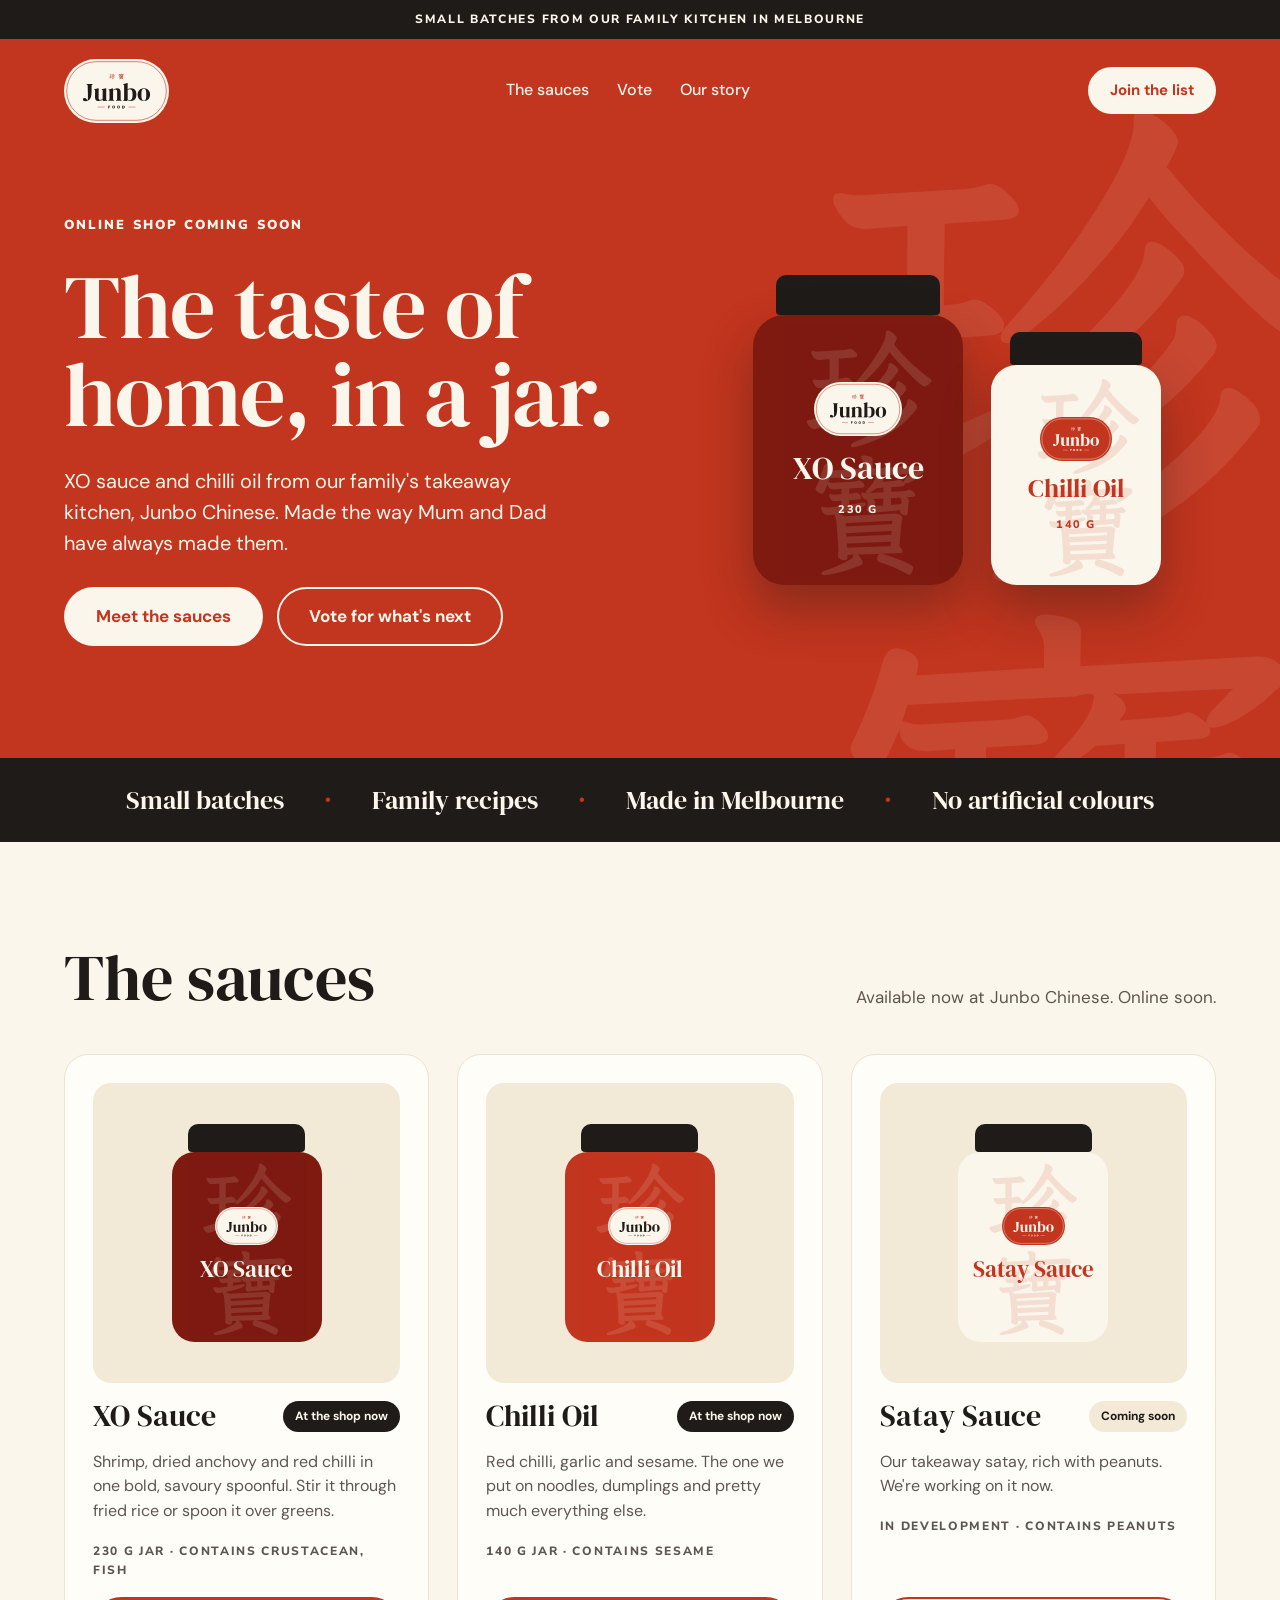
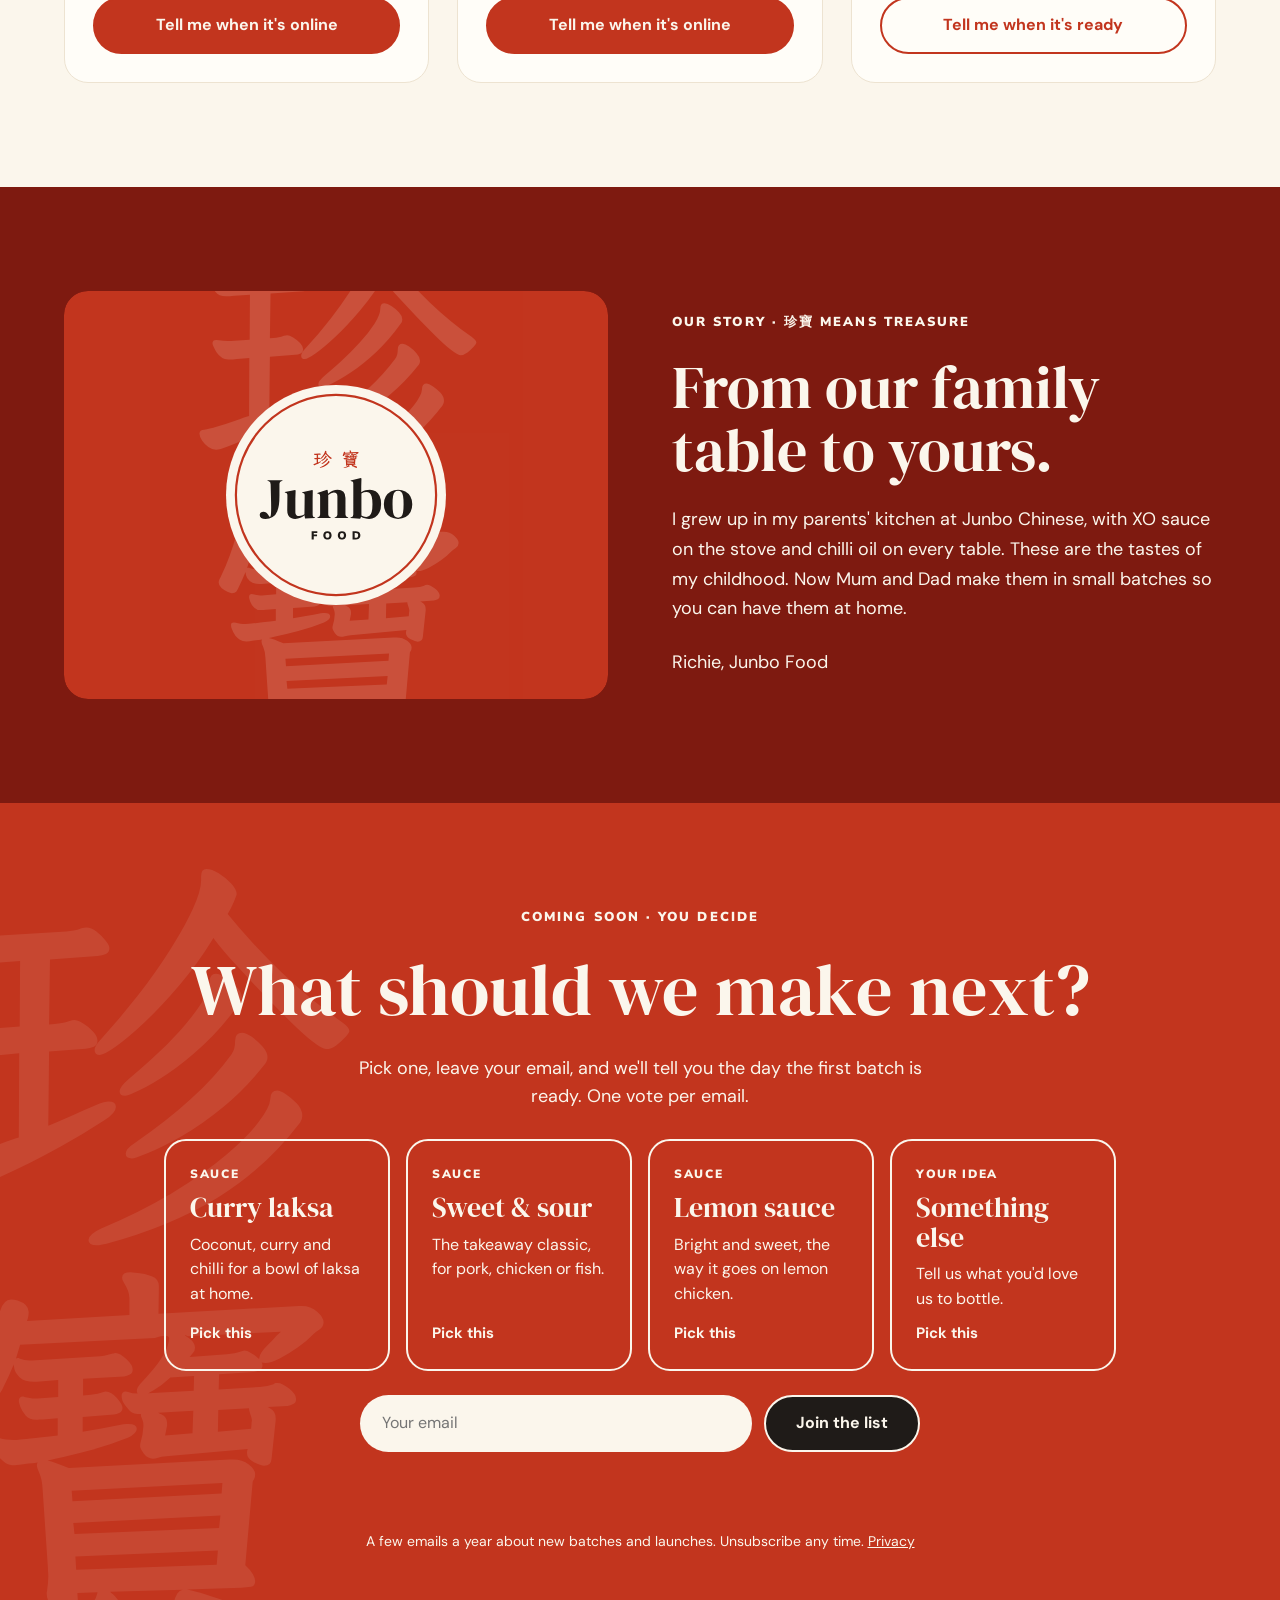
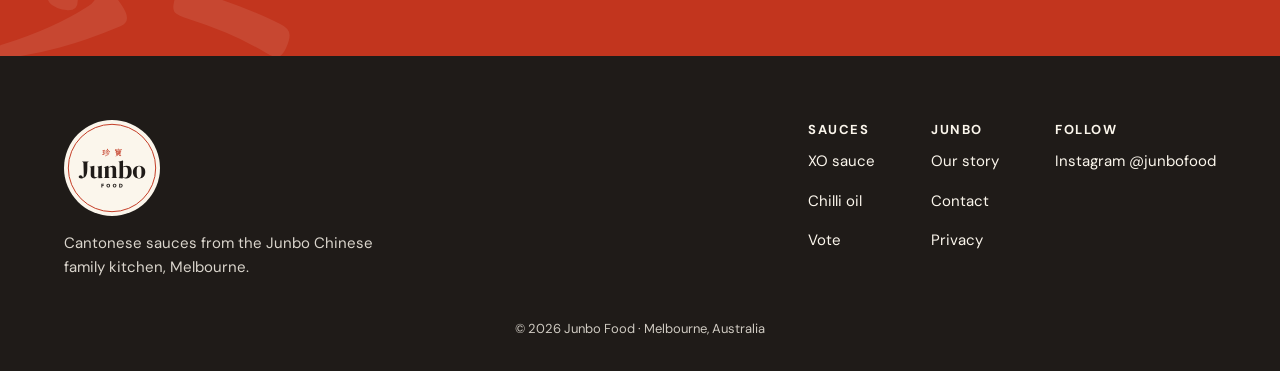
==== index.html @ 242eb9c1 "Junbo Food website, phase 1 landing page Co-Authored-By: Claude Opus 5.5 <noreply@anthropic.com> Cla" ====
<!doctype html>
<html lang="en-AU">
<head>
  <meta charset="utf-8">
  <meta name="viewport" content="width=device-width, initial-scale=1">
  <title>Junbo Food · Cantonese sauces from our family kitchen</title>
  <meta name="description" content="XO sauce and chilli oil from the Junbo Chinese family kitchen in Melbourne. Online shop coming soon. Vote for what we make next.">
  <meta name="theme-color" content="#C2351E">
  <link rel="canonical" href="https://junbofood.com/">
  <link rel="icon" href="assets/logos/junbo-logo-circle-red.svg" type="image/svg+xml">
  <link rel="apple-touch-icon" href="assets/img/apple-touch-icon.png">
  <meta property="og:type" content="website">
  <meta property="og:site_name" content="Junbo Food">
  <meta property="og:locale" content="en_AU">
  <meta property="og:title" content="Junbo Food · The taste of home, in a jar">
  <meta property="og:description" content="Cantonese sauces from our family's takeaway kitchen in Melbourne. Online shop coming soon.">
  <meta property="og:url" content="https://junbofood.com/">
  <!-- Share image: replace with a product photo version (1200x630) when photos exist -->
  <meta property="og:image" content="https://junbofood.com/assets/img/share.png">
  <meta property="og:image:width" content="1200">
  <meta property="og:image:height" content="630">
  <meta property="og:image:alt" content="Junbo Food logo on chilli red: the taste of home, in a jar.">
  <meta name="twitter:card" content="summary_large_image">
  <link rel="preconnect" href="https://fonts.googleapis.com">
  <link rel="preconnect" href="https://fonts.gstatic.com" crossorigin>
  <link href="https://fonts.googleapis.com/css2?family=DM+Sans:wght@400;500;700&family=DM+Serif+Display&family=Nunito+Sans:wght@800;900&display=swap" rel="stylesheet">
  <!-- Brush font is only used for the two faded characters 珍寶, so load just those glyphs -->
  <link href="https://fonts.googleapis.com/css2?family=LXGW+WenKai+TC:wght@700&text=%E7%8F%8D%E5%AF%B6&display=swap" rel="stylesheet">
  <link rel="stylesheet" href="assets/css/site.css">
</head>
<body>
<a class="skip" href="#main">Skip to content</a>

<p class="announce">Small batches from our family kitchen in Melbourne</p>

<div class="hero on-red">
  <span class="ghost-zh" aria-hidden="true">珍寶</span>
  <header class="site-header wrap">
    <a class="logo" href="/" aria-label="Junbo Food home"><img src="assets/logos/junbo-logo-badge-cream.svg" alt="Junbo Food" width="105" height="64"></a>
    <nav aria-label="Main">
      <a href="#sauces">The sauces</a>
      <a href="#vote">Vote</a>
      <a href="#story">Our story</a>
    </nav>
    <a class="btn btn-cream" href="#vote">Join the list</a>
  </header>

  <section class="hero-body wrap" aria-labelledby="hero-title">
    <div class="hero-copy">
      <p class="eyebrow">Online shop coming soon</p>
      <h1 id="hero-title">The taste of home, in a jar.</h1>
      <p>XO sauce and chilli oil from our family's takeaway kitchen, Junbo Chinese. Made the way Mum and Dad have always made them.</p>
      <div class="actions">
        <a class="btn btn-cream" href="#sauces">Meet the sauces</a>
        <a class="btn btn-outline" href="#vote">Vote for what's next</a>
      </div>
    </div>
    <div class="hero-jars" aria-hidden="true">
      <div class="jar jar-lg" style="--bg: var(--lacquer); --fg: var(--cream)">
        <div class="jar-lid"></div>
        <div class="jar-body"><span class="ghost-zh">珍寶</span><img src="assets/logos/junbo-logo-badge-cream.svg" alt=""><span class="jar-name">XO Sauce</span><span class="jar-size">230 G</span></div>
      </div>
      <div class="jar jar-md" style="--bg: var(--cream); --fg: var(--red)">
        <div class="jar-lid"></div>
        <div class="jar-body"><span class="ghost-zh">珍寶</span><img src="assets/logos/junbo-logo-badge-red.svg" alt=""><span class="jar-name">Chilli Oil</span><span class="jar-size">140 G</span></div>
      </div>
    </div>
  </section>
</div>

<main id="main">
  <ul class="values">
    <li>Small batches</li>
    <li>Family recipes</li>
    <li>Made in Melbourne</li>
    <li>No artificial colours</li>
  </ul>

  <section id="sauces" class="section wrap" aria-labelledby="sauces-title">
    <div class="section-head">
      <h2 id="sauces-title">The sauces</h2>
      <p>Available now at Junbo Chinese. Online soon.</p>
    </div>
    <div class="cards">
      <article class="card">
        <div class="card-art" aria-hidden="true">
          <div class="jar" style="--bg: var(--lacquer); --fg: var(--cream)"><div class="jar-lid"></div><div class="jar-body"><span class="ghost-zh">珍寶</span><img src="assets/logos/junbo-logo-badge-cream.svg" alt=""><span class="jar-name">XO Sauce</span></div></div>
        </div>
        <div class="card-title"><h3>XO Sauce</h3><span class="tag">At the shop now</span></div>
        <p class="card-desc">Shrimp, dried anchovy and red chilli in one bold, savoury spoonful. Stir it through fried rice or spoon it over greens.</p>
        <p class="card-size">230 g jar · contains crustacean, fish</p>
        <a class="btn btn-red" href="#vote">Tell me when it's online</a>
      </article>
      <article class="card">
        <div class="card-art" aria-hidden="true">
          <div class="jar" style="--bg: var(--red); --fg: var(--cream)"><div class="jar-lid"></div><div class="jar-body"><span class="ghost-zh">珍寶</span><img src="assets/logos/junbo-logo-badge-cream.svg" alt=""><span class="jar-name">Chilli Oil</span></div></div>
        </div>
        <div class="card-title"><h3>Chilli Oil</h3><span class="tag">At the shop now</span></div>
        <p class="card-desc">Red chilli, garlic and sesame. The one we put on noodles, dumplings and pretty much everything else.</p>
        <p class="card-size">140 g jar · contains sesame</p>
        <a class="btn btn-red" href="#vote">Tell me when it's online</a>
      </article>
      <article class="card">
        <div class="card-art" aria-hidden="true">
          <div class="jar" style="--bg: var(--cream); --fg: var(--red)"><div class="jar-lid"></div><div class="jar-body"><span class="ghost-zh">珍寶</span><img src="assets/logos/junbo-logo-badge-red.svg" alt=""><span class="jar-name">Satay Sauce</span></div></div>
        </div>
        <div class="card-title"><h3>Satay Sauce</h3><span class="tag tag-soft">Coming soon</span></div>
        <p class="card-desc">Our takeaway satay, rich with peanuts. We're working on it now.</p>
        <p class="card-size">In development · contains peanuts</p>
        <a class="btn btn-ghost-red" href="#vote">Tell me when it's ready</a>
      </article>
    </div>
  </section>

  <section id="story" class="story on-dark" aria-labelledby="story-title">
    <div class="wrap">
      <div class="story-photo">
        <!-- When the family photo is ready, replace the div below with:
             <img src="assets/img/family.webp" alt="Mum and Dad in the Junbo Chinese kitchen" width="1200" height="900" loading="lazy"> -->
        <div class="story-mark" aria-hidden="true"><span class="ghost-zh">珍寶</span><img src="assets/logos/junbo-logo-circle-cream.svg" alt=""></div>
      </div>
      <div class="story-copy">
        <p class="eyebrow">Our story · 珍寶 means treasure</p>
        <h2 id="story-title">From our family table to yours.</h2>
        <p>I grew up in my parents' kitchen at Junbo Chinese, with XO sauce on the stove and chilli oil on every table. These are the tastes of my childhood. Now Mum and Dad make them in small batches so you can have them at home.</p>
        <p>Richie, Junbo Food</p>
      </div>
    </div>
  </section>

  <!-- Hidden until real food photos exist. To show it, delete this line and the matching "end hidden" line below.
  <section class="section wrap" aria-labelledby="recipes-title">
    <h2 id="recipes-title">What we put it on</h2>
    <div class="recipes">
      <div class="recipe"><div class="ph">[Photo: XO fried rice]</div><h3>XO fried rice</h3><p>With XO sauce</p></div>
      <div class="recipe"><div class="ph">[Photo: wontons in chilli oil]</div><h3>Wontons in chilli oil</h3><p>With chilli oil</p></div>
      <div class="recipe"><div class="ph">[Photo: garlic greens]</div><h3>Garlic greens</h3><p>With XO sauce</p></div>
    </div>
  </section>
  end hidden -->

  <section id="vote" class="vote on-red" aria-labelledby="vote-title">
    <span class="ghost-zh" aria-hidden="true">珍寶</span>
    <div class="vote-inner">
      <p class="eyebrow">Coming soon · you decide</p>
      <h2 id="vote-title">What should we make next?</h2>
      <p class="vote-intro">Pick one, leave your email, and we'll tell you the day the first batch is ready. One vote per email.</p>

      <form id="vote-form" novalidate>
        <fieldset class="options">
          <legend class="sr-only">Vote for the next sauce (optional)</legend>
          <!-- Vote options: edit the four below. The value is what gets saved with the email. -->
          <div class="option">
            <input type="radio" name="vote" id="vote-laksa" value="curry-laksa">
            <label for="vote-laksa"><span class="kind">Sauce</span><span class="name">Curry laksa</span><span>Coconut, curry and chilli for a bowl of laksa at home.</span><span class="pick"></span></label>
          </div>
          <div class="option">
            <input type="radio" name="vote" id="vote-sweet-sour" value="sweet-and-sour">
            <label for="vote-sweet-sour"><span class="kind">Sauce</span><span class="name">Sweet &amp; sour</span><span>The takeaway classic, for pork, chicken or fish.</span><span class="pick"></span></label>
          </div>
          <div class="option">
            <input type="radio" name="vote" id="vote-lemon" value="lemon-sauce">
            <label for="vote-lemon"><span class="kind">Sauce</span><span class="name">Lemon sauce</span><span>Bright and sweet, the way it goes on lemon chicken.</span><span class="pick"></span></label>
          </div>
          <div class="option">
            <input type="radio" name="vote" id="vote-other" value="other">
            <label for="vote-other"><span class="kind">Your idea</span><span class="name">Something else</span><span>Tell us what you'd love us to bottle.</span><span class="pick"></span></label>
          </div>
        </fieldset>
        <div class="other-idea" id="other-idea" hidden>
          <label for="other-text">What should we make?</label>
          <input id="other-text" name="other" type="text" maxlength="80" placeholder="For example: black bean sauce">
        </div>

        <div class="signup">
          <label for="email" class="sr-only">Email address</label>
          <input id="email" name="email" type="email" autocomplete="email" placeholder="Your email" required>
          <button class="btn btn-ink" type="submit">Join the list</button>
        </div>
        <p class="form-msg" id="form-msg" role="status" aria-live="polite"></p>
      </form>

      <p class="fine">A few emails a year about new batches and launches. Unsubscribe any time. <a href="privacy.html">Privacy</a></p>
    </div>
  </section>
</main>

<footer class="site-footer on-dark">
  <div class="footer-top wrap">
    <div class="footer-brand">
      <img src="assets/logos/junbo-logo-circle-cream.svg" alt="Junbo Food" width="96" height="96">
      <p>Cantonese sauces from the Junbo Chinese family kitchen, Melbourne.</p>
    </div>
    <div class="footer-links">
      <div><strong>Sauces</strong><a href="#sauces">XO sauce</a><a href="#sauces">Chilli oil</a><a href="#vote">Vote</a></div>
      <div><strong>Junbo</strong><a href="#story">Our story</a><a href="mailto:[hello@junbofood.com]">Contact</a><a href="privacy.html">Privacy</a></div>
      <div><strong>Follow</strong><a href="https://www.instagram.com/junbofood/" rel="noopener">Instagram @junbofood</a></div>
    </div>
  </div>
  <p class="copyright">© <span id="year">2026</span> Junbo Food · Melbourne, Australia</p>
</footer>

<script src="assets/js/site.js" defer></script>
</body>
</html>
---- assets/css/site.css ----
/* Junbo Food · phase 1 landing page */
:root {
  --red: #C2351E;
  --red-dark: #A82A17;
  --lacquer: #7E1A10;
  --cream: #FBF6EC;
  --paper: #FFFDF8;
  --tile: #F3E9D7;
  --line: #EDE3D1;
  --ink: #1F1B18;
  --muted: #5E5650;
  --serif: "DM Serif Display", Georgia, serif;
  --sans: "DM Sans", system-ui, sans-serif;
  --caps: "Nunito Sans", system-ui, sans-serif;
  --brush: "LXGW WenKai TC", serif;
  --max: 1200px;
}

*, *::before, *::after { box-sizing: border-box; }
html { scroll-behavior: smooth; }
body { margin: 0; font-family: var(--sans); color: var(--ink); background: var(--cream); line-height: 1.55; -webkit-font-smoothing: antialiased; }
img { max-width: 100%; display: block; }
h1, h2, h3 { font-family: var(--serif); font-weight: 400; margin: 0; line-height: 1.02; }
p { margin: 0; }
a { color: inherit; }
:focus-visible { outline: 3px solid var(--ink); outline-offset: 3px; }
.on-red :focus-visible, .on-dark :focus-visible { outline-color: var(--cream); }

.wrap { max-width: var(--max); margin: 0 auto; padding: 0 24px; }
.sr-only { position: absolute; width: 1px; height: 1px; overflow: hidden; clip: rect(0 0 0 0); white-space: nowrap; }
.skip { position: absolute; left: 16px; top: -60px; background: var(--ink); color: var(--cream); padding: 10px 16px; border-radius: 8px; z-index: 10; }
.skip:focus { top: 12px; }

.eyebrow { font-family: var(--caps); font-weight: 900; font-size: 13px; letter-spacing: .16em; text-transform: uppercase; }

/* Buttons */
.btn { display: inline-flex; align-items: center; justify-content: center; min-height: 52px; padding: 14px 30px; border-radius: 999px; font: inherit; font-weight: 700; font-size: 17px; text-decoration: none; border: 2px solid transparent; cursor: pointer; transition: transform .15s ease, background-color .15s ease; }
.btn:active { transform: scale(.97); }
.btn-cream { background: var(--cream); color: var(--red); }
.btn-outline { border-color: var(--cream); color: var(--cream); background: transparent; }
.btn-outline:hover { background: rgba(251,246,236,.12); }
.btn-red { background: var(--red); color: var(--cream); border-color: var(--red); }
.btn-red:hover { background: var(--red-dark); border-color: var(--red-dark); }
.btn-ghost-red { background: transparent; color: var(--red); border-color: var(--red); }
.btn-ink { background: var(--ink); color: var(--cream); border-color: var(--cream); }

/* Announcement */
.announce { background: var(--ink); color: var(--cream); text-align: center; padding: 10px 16px; font-family: var(--caps); font-weight: 800; font-size: 12px; letter-spacing: .14em; text-transform: uppercase; }

/* Hero */
.hero { background: var(--red); color: var(--cream); position: relative; overflow: hidden; }
.ghost-zh { position: absolute; font-family: var(--brush); font-weight: 700; line-height: 1; writing-mode: vertical-rl; white-space: nowrap; opacity: .09; pointer-events: none; user-select: none; }
.hero .ghost-zh { right: -40px; top: 40px; font-size: clamp(260px, 40vw, 520px); }
.site-header { position: relative; display: flex; flex-wrap: wrap; align-items: center; justify-content: space-between; gap: 16px; padding-top: 20px; padding-bottom: 20px; }
.site-header .logo img { height: 64px; width: auto; }
.site-header nav { display: flex; flex-wrap: wrap; gap: 28px; font-weight: 500; }
.site-header nav a { text-decoration: none; padding: 10px 0; }
.site-header nav a:hover { text-decoration: underline; text-underline-offset: 4px; }
.site-header .btn { min-height: 44px; padding: 10px 20px; font-size: 15px; }

.hero-body { position: relative; display: flex; flex-wrap: wrap; align-items: center; gap: 56px; padding-top: 72px; padding-bottom: 112px; }
.hero-copy { flex: 1 1 460px; min-width: 0; display: flex; flex-direction: column; gap: 28px; }
.hero h1 { font-size: clamp(52px, 7vw, 104px); line-height: .98; letter-spacing: -.01em; }
.hero-copy > p:not(.eyebrow) { font-size: 20px; max-width: 520px; }
.actions { display: flex; flex-wrap: wrap; gap: 14px; }
.hero-jars { flex: 1 1 400px; min-width: 0; display: flex; justify-content: center; align-items: flex-end; gap: 28px; }

/* Jar illustration */
.jar { --w: 150px; --h: 190px; --bg: var(--lacquer); --fg: var(--cream); width: var(--w); display: flex; flex-direction: column; align-items: center; }
.jar-lid { width: 78%; height: calc(var(--h) * .15); background: var(--ink); border-radius: 10px 10px 4px 4px; }
.jar-body { width: 100%; height: var(--h); border-radius: calc(var(--w) * .15); background: var(--bg); color: var(--fg); position: relative; overflow: hidden; display: flex; flex-direction: column; align-items: center; justify-content: center; gap: 8px; }
.jar-body .ghost-zh { left: 50%; top: 50%; transform: translate(-50%, -50%); font-size: calc(var(--h) * .47); opacity: .12; color: var(--fg); }
.jar-body img { width: 42%; position: relative; }
.jar-name { position: relative; font-family: var(--serif); font-size: calc(var(--w) * .15); }
.jar-size { position: relative; font-family: var(--caps); font-weight: 800; font-size: 11px; letter-spacing: .14em; }
.jar-lg { --w: 210px; --h: 270px; }
.jar-md { --w: 170px; --h: 220px; }
.hero-jars .jar-body { box-shadow: 0 24px 48px rgba(31,27,24,.35); }

/* Values strip */
.values { background: var(--ink); color: var(--cream); padding: 22px 24px; display: flex; flex-wrap: wrap; justify-content: center; gap: 12px 40px; font-family: var(--serif); font-size: 26px; list-style: none; margin: 0; }
.values li + li::before { content: "·"; color: var(--red); margin-right: 40px; }

/* Sections */
.section { padding-top: 104px; padding-bottom: 104px; display: flex; flex-direction: column; gap: 44px; }
.section-head { display: flex; flex-wrap: wrap; justify-content: space-between; align-items: flex-end; gap: 16px; }
.section h2 { font-size: clamp(40px, 5vw, 64px); line-height: 1; }
.section-head p { font-size: 17px; color: var(--muted); }

.cards { display: grid; grid-template-columns: repeat(auto-fit, minmax(min(300px, 100%), 1fr)); gap: 28px; }
.card { background: var(--paper); border: 1.5px solid var(--line); border-radius: 24px; padding: 28px; display: flex; flex-direction: column; gap: 18px; }
.card-art { height: 300px; border-radius: 18px; background: var(--tile); display: flex; align-items: center; justify-content: center; }
.card-title { display: flex; justify-content: space-between; align-items: center; gap: 12px; }
.card h3 { font-size: 30px; }
.tag { font-size: 12px; font-weight: 700; padding: 6px 12px; border-radius: 999px; background: var(--ink); color: var(--cream); white-space: nowrap; }
.tag-soft { background: var(--tile); color: var(--ink); }
.card-desc { color: var(--muted); }
.card-size { font-family: var(--caps); font-weight: 800; font-size: 12px; letter-spacing: .14em; text-transform: uppercase; color: var(--muted); }
.card .btn { margin-top: auto; width: 100%; font-size: 16px; min-height: 50px; }

/* Story */
.story { background: var(--lacquer); color: var(--cream); }
.story .wrap { display: flex; flex-wrap: wrap; align-items: center; gap: 64px; padding-top: 104px; padding-bottom: 104px; }
.story-photo { flex: 1 1 440px; min-width: 0; aspect-ratio: 4 / 3; border-radius: 24px; overflow: hidden; }
.story-copy { flex: 1 1 440px; min-width: 0; display: flex; flex-direction: column; gap: 24px; }
.story h2 { font-size: clamp(40px, 5vw, 60px); line-height: 1.04; }
.story-copy p:not(.eyebrow) { font-size: 18px; line-height: 1.65; }

/* Placeholder boxes (replace with real photos) */
.ph { display: flex; align-items: center; justify-content: center; text-align: center; padding: 16px; font-size: 15px; color: var(--muted); background: var(--tile); }
.story .ph { background: transparent; border: 2px dashed rgba(251,246,236,.5); color: var(--cream); height: 100%; border-radius: 24px; }
/* Brand panel shown until the family photo is ready */
.story-mark { position: relative; height: 100%; border-radius: 24px; background: var(--red); display: flex; align-items: center; justify-content: center; overflow: hidden; }
.story-mark .ghost-zh { position: absolute; left: 50%; top: 50%; transform: translate(-50%, -50%); font-size: clamp(160px, 22vw, 300px); opacity: .14; color: var(--cream); }
.story-mark img { position: relative; width: 44%; max-width: 220px; }

/* Recipes */
.recipes { display: grid; grid-template-columns: repeat(auto-fit, minmax(min(260px, 100%), 1fr)); gap: 24px; }
.recipe { display: flex; flex-direction: column; gap: 10px; }
.recipe .ph { aspect-ratio: 1 / 1; border-radius: 20px; }
.recipe h3 { font-size: 26px; margin-top: 4px; }
.recipe p { color: var(--muted); font-size: 15px; }

/* Vote */
.vote { background: var(--red); color: var(--cream); position: relative; overflow: hidden; }
.vote .ghost-zh { left: -60px; top: 40px; font-size: clamp(240px, 32vw, 420px); }
.vote-inner { position: relative; max-width: 1000px; margin: 0 auto; padding: 104px 24px; display: flex; flex-direction: column; align-items: center; text-align: center; gap: 28px; }
.vote h2 { font-size: clamp(44px, 5.6vw, 72px); line-height: 1; }
.vote-intro { font-size: 18px; max-width: 600px; }
.vote form { width: 100%; display: flex; flex-direction: column; align-items: center; gap: 24px; }
.options { border: 0; margin: 0; padding: 0; width: 100%; display: grid; grid-template-columns: repeat(auto-fit, minmax(min(200px, 100%), 1fr)); gap: 16px; }
.option { position: relative; }
.option input { position: absolute; opacity: 0; inset: 0; margin: 0; cursor: pointer; }
.option label { cursor: pointer; text-align: left; padding: 24px; border-radius: 22px; border: 2px solid var(--cream); display: flex; flex-direction: column; gap: 10px; min-height: 190px; height: 100%; transition: background-color .15s ease, color .15s ease; }
.option .kind { font-family: var(--caps); font-weight: 900; font-size: 12px; letter-spacing: .14em; text-transform: uppercase; }
.option .name { font-family: var(--serif); font-size: 28px; line-height: 1.05; }
.option .pick { margin-top: auto; font-weight: 700; font-size: 15px; }
.option .pick::before { content: "Pick this"; }
.option input:checked + label { background: var(--cream); color: var(--red); }
.option input:checked + label .pick::before { content: "Your pick"; }
.option input:focus-visible + label { outline: 3px solid var(--cream); outline-offset: 3px; }
.other-idea { width: 100%; max-width: 560px; display: flex; flex-direction: column; gap: 8px; text-align: left; font-weight: 700; }
.other-idea[hidden] { display: none; }
.other-idea input { min-height: 52px; padding: 0 22px; border-radius: 999px; border: 0; font: inherit; font-weight: 400; font-size: 16px; color: var(--ink); background: var(--cream); }
.signup { width: 100%; max-width: 560px; display: flex; flex-wrap: wrap; gap: 12px; }
.signup input[type=email] { flex: 1 1 260px; min-height: 56px; padding: 0 22px; border-radius: 999px; border: 0; font: inherit; font-size: 16px; color: var(--ink); background: var(--cream); }
.signup .btn { min-height: 56px; font-size: 16px; }
.fine { font-size: 14px; }
.form-msg { font-size: 18px; font-weight: 700; min-height: 1.5em; }
.form-msg[data-state="error"] { background: var(--cream); color: var(--red); padding: 8px 16px; border-radius: 12px; }

/* Footer */
.site-footer { background: var(--ink); color: var(--cream); }
.footer-top { display: flex; flex-wrap: wrap; justify-content: space-between; gap: 40px; padding-top: 64px; padding-bottom: 40px; }
.footer-brand { display: flex; flex-direction: column; gap: 16px; max-width: 320px; }
.footer-brand img { width: 96px; }
.footer-brand p { font-size: 15px; opacity: .85; }
.footer-links { display: flex; flex-wrap: wrap; gap: 56px; font-size: 15px; }
.footer-links div { display: flex; flex-direction: column; gap: 4px; }
.footer-links strong { font-size: 13px; letter-spacing: .12em; text-transform: uppercase; }
.footer-links a { text-decoration: none; padding: 6px 0; }
.footer-links a:hover { text-decoration: underline; }
.copyright { text-align: center; padding: 0 24px 32px; font-size: 13px; opacity: .8; }
.copyright-only { padding-top: 32px; }

/* Simple text pages (privacy, 404) */
.page-header { background: var(--red); color: var(--cream); }
.prose { max-width: 720px; margin: 0 auto; padding: 72px 24px 104px; display: flex; flex-direction: column; gap: 18px; font-size: 17px; }
.prose h1 { font-size: clamp(44px, 6vw, 64px); margin-bottom: 8px; }
.prose h2 { font-size: 30px; margin-top: 20px; }
.prose ul { margin: 0; padding-left: 22px; }

@media (max-width: 640px) {
  .site-header { row-gap: 4px; }
  .site-header nav { order: 3; width: 100%; gap: 20px; }
  .hero-body { padding-top: 40px; padding-bottom: 72px; }
  .jar-lg { --w: 150px; --h: 196px; }
  .jar-md { --w: 124px; --h: 160px; }
  .hero-jars { gap: 16px; }
  .values { font-size: 20px; gap: 8px 20px; }
  .values li + li::before { margin-right: 20px; }
  .section, .story .wrap { padding-top: 72px; padding-bottom: 72px; }
  .vote-inner { padding: 72px 20px; }
}

@media (prefers-reduced-motion: reduce) {
  html { scroll-behavior: auto; }
  * { transition: none !important; }
}
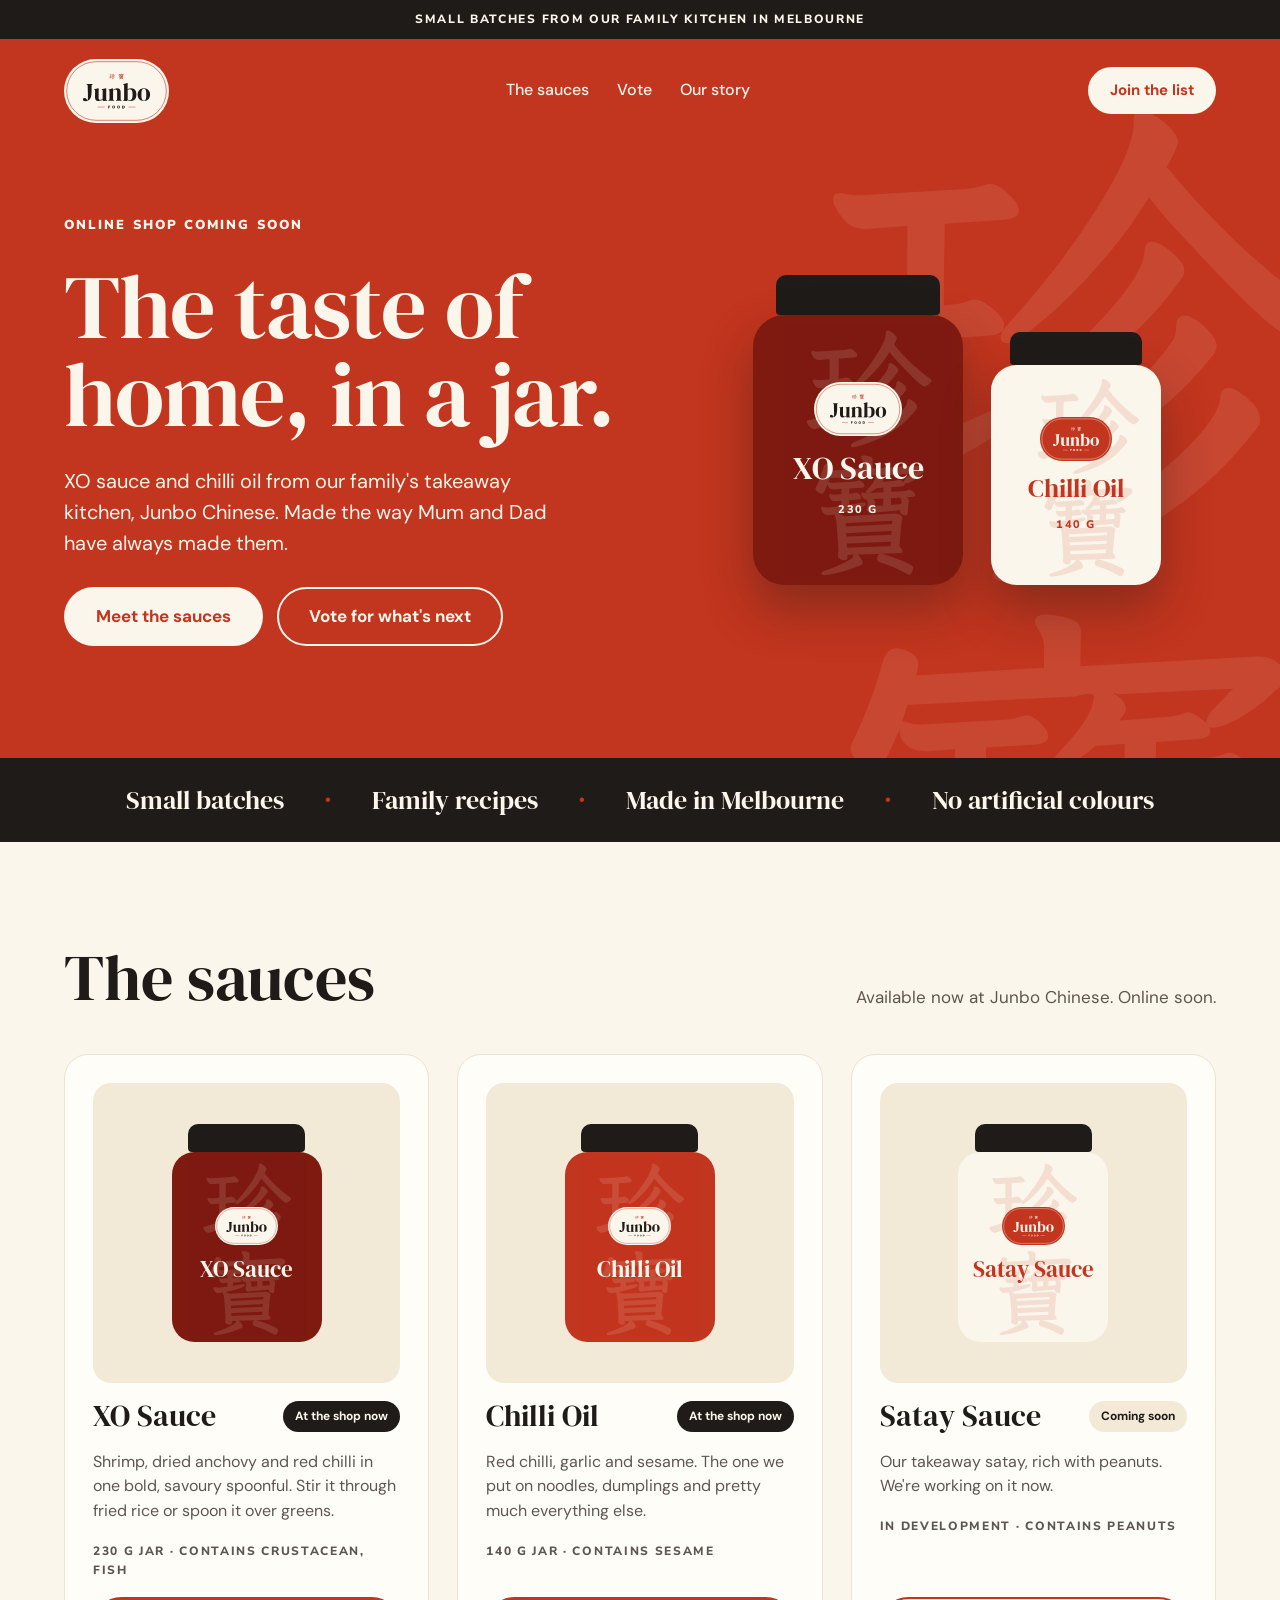
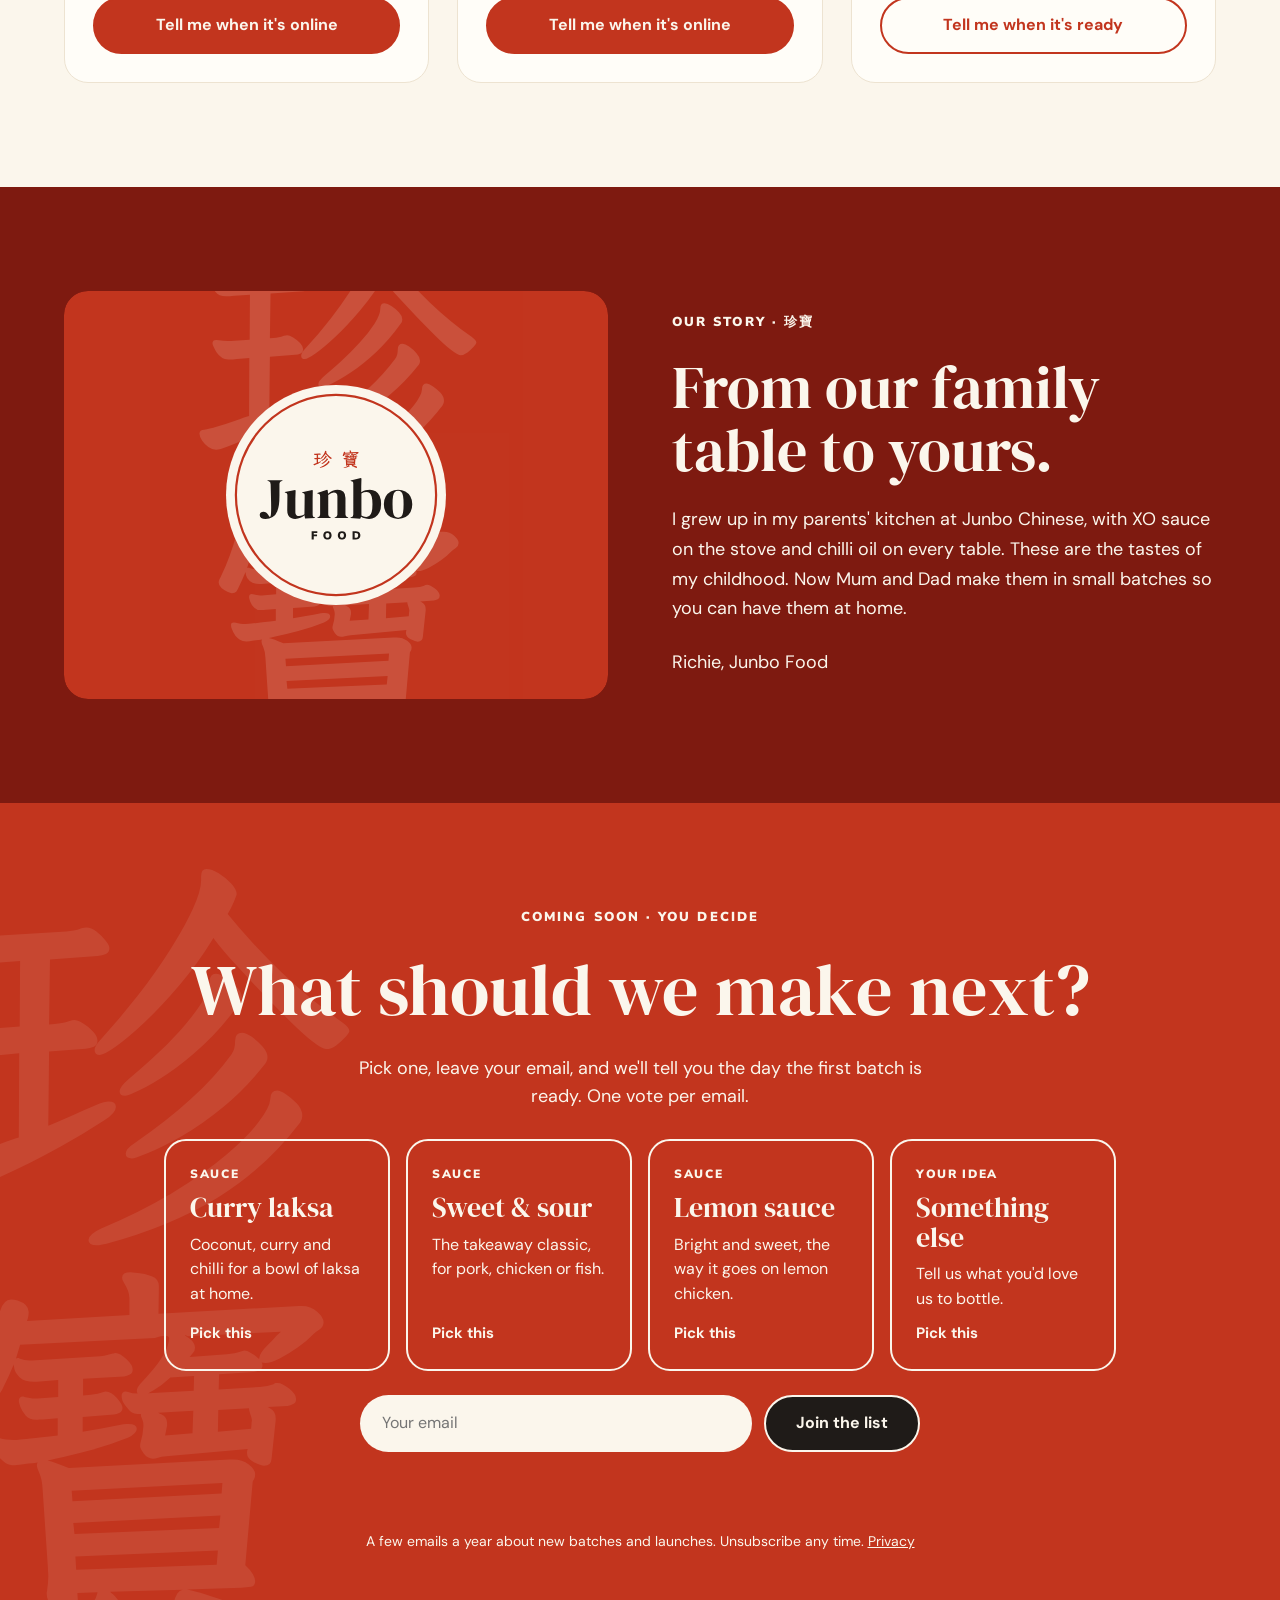
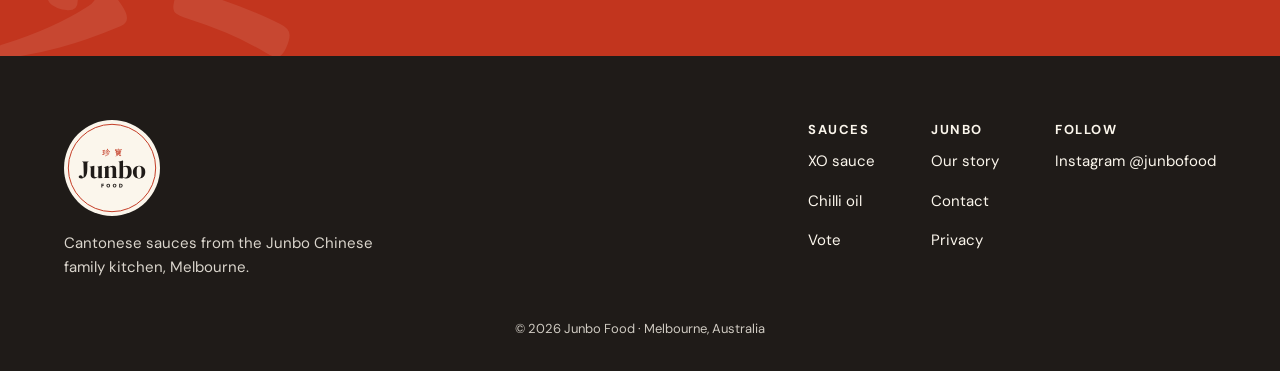
==== commit bf16cbf1: "Shorten story eyebrow to "Our story · 珍寶" Co-Authored-By: Claude Opus 5.5 <noreply@anthropic.com> Cl" ====
--- a/index.html
+++ b/index.html
@@ -120,7 +120,7 @@
         <div class="story-mark" aria-hidden="true"><span class="ghost-zh">珍寶</span><img src="assets/logos/junbo-logo-circle-cream.svg" alt=""></div>
       </div>
       <div class="story-copy">
-        <p class="eyebrow">Our story · 珍寶 means treasure</p>
+        <p class="eyebrow">Our story · 珍寶</p>
         <h2 id="story-title">From our family table to yours.</h2>
         <p>I grew up in my parents' kitchen at Junbo Chinese, with XO sauce on the stove and chilli oil on every table. These are the tastes of my childhood. Now Mum and Dad make them in small batches so you can have them at home.</p>
         <p>Richie, Junbo Food</p>
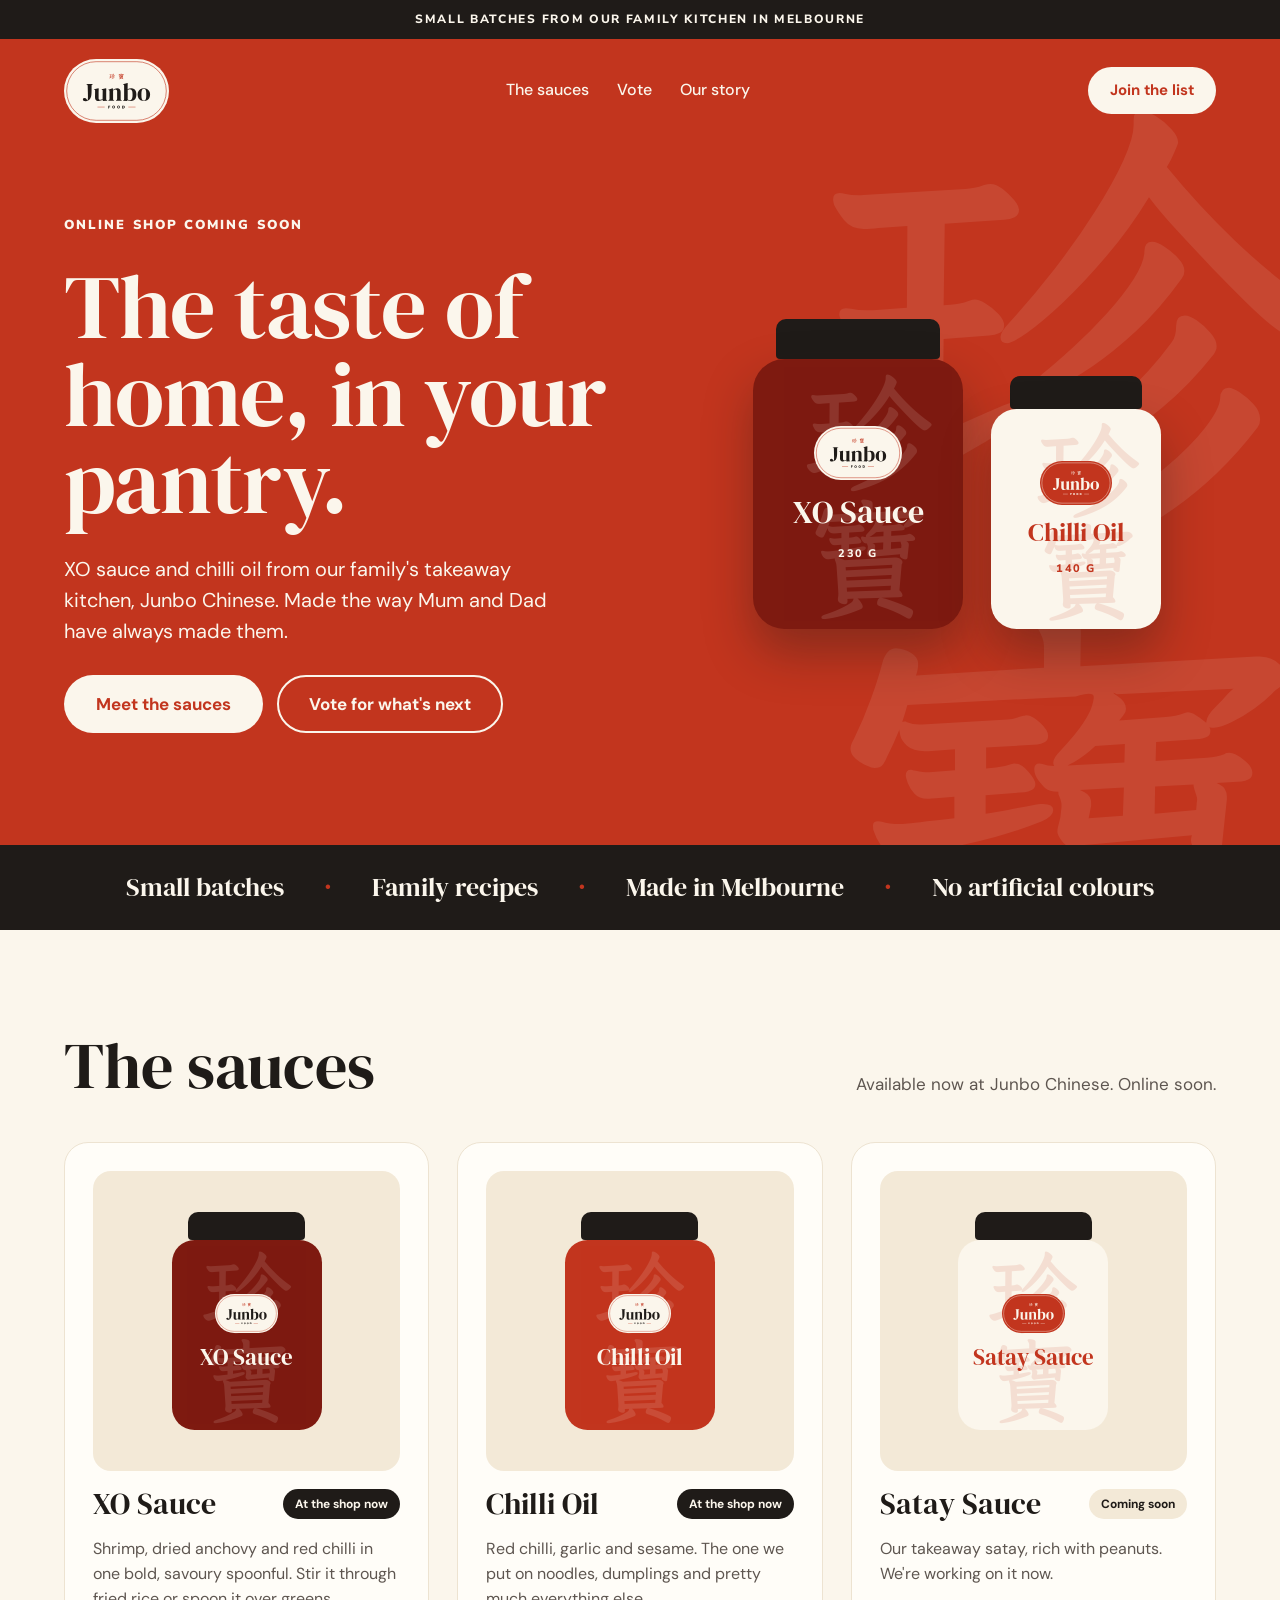
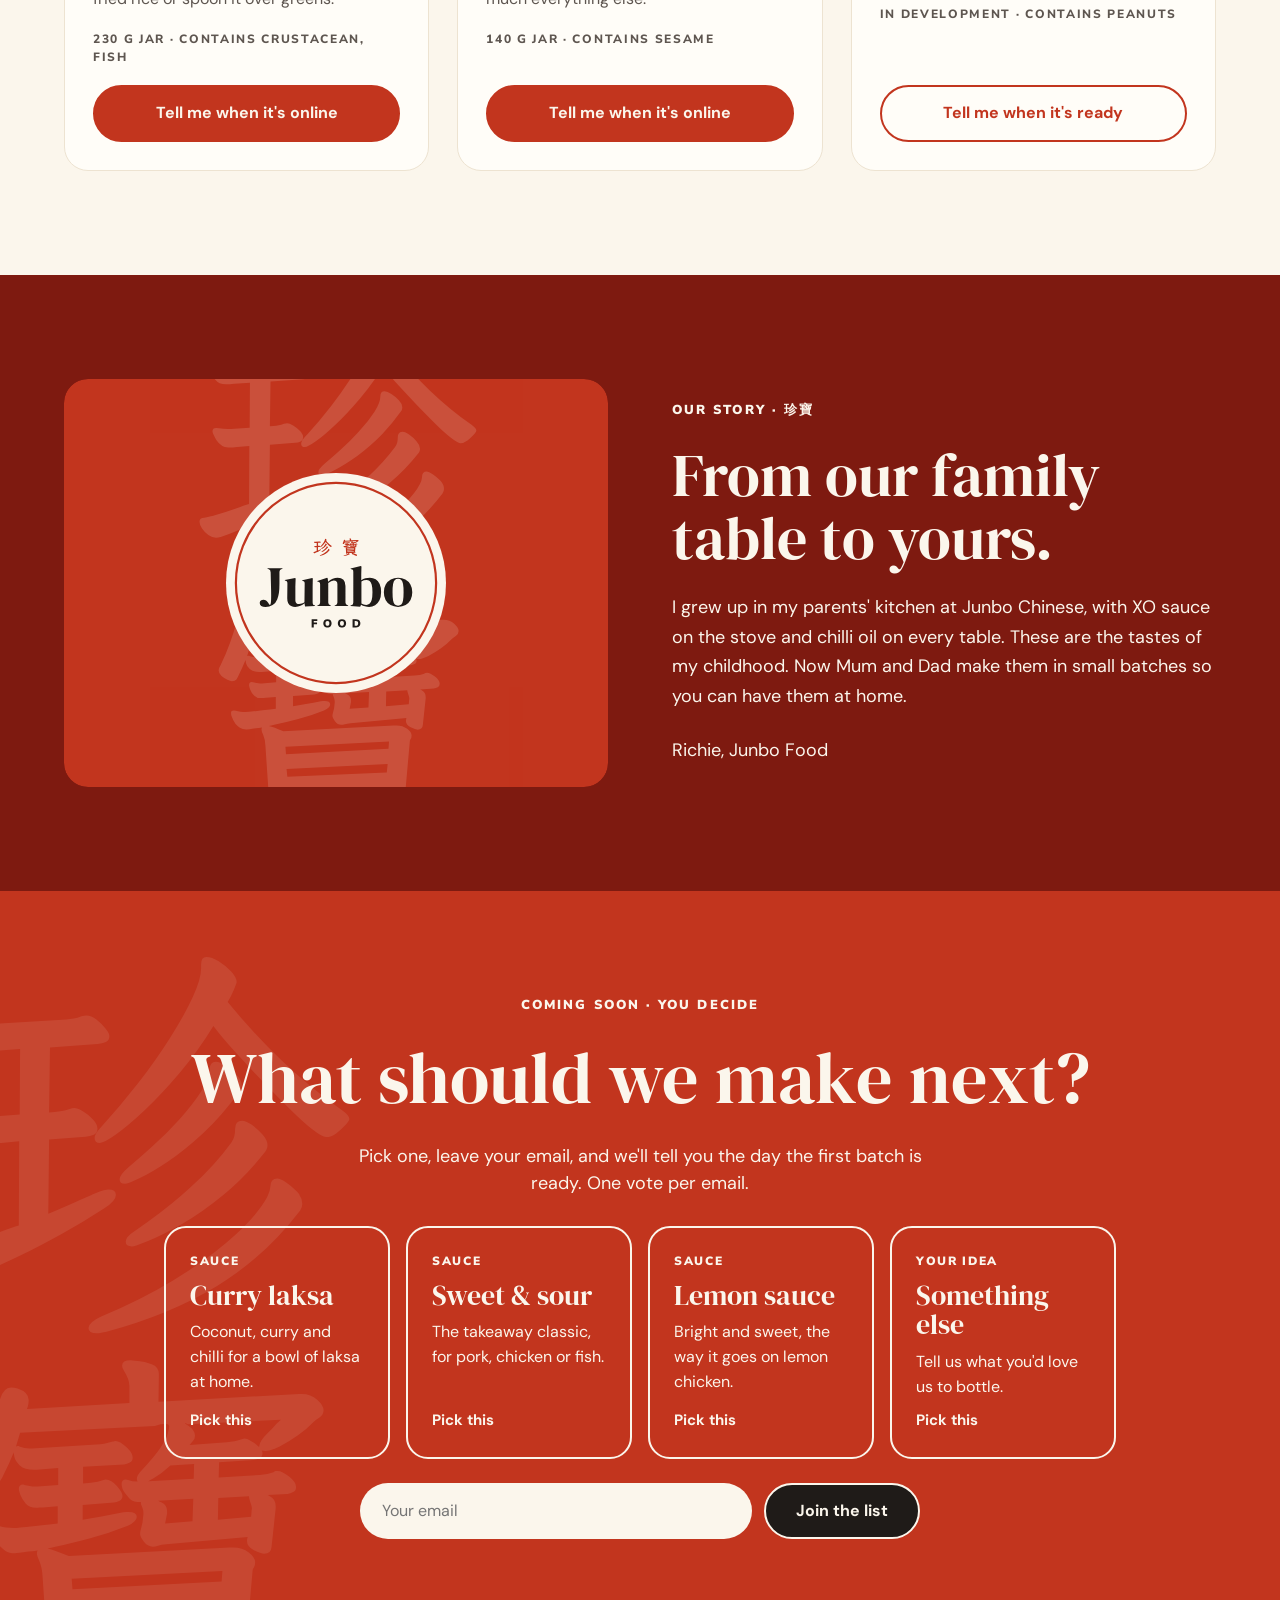
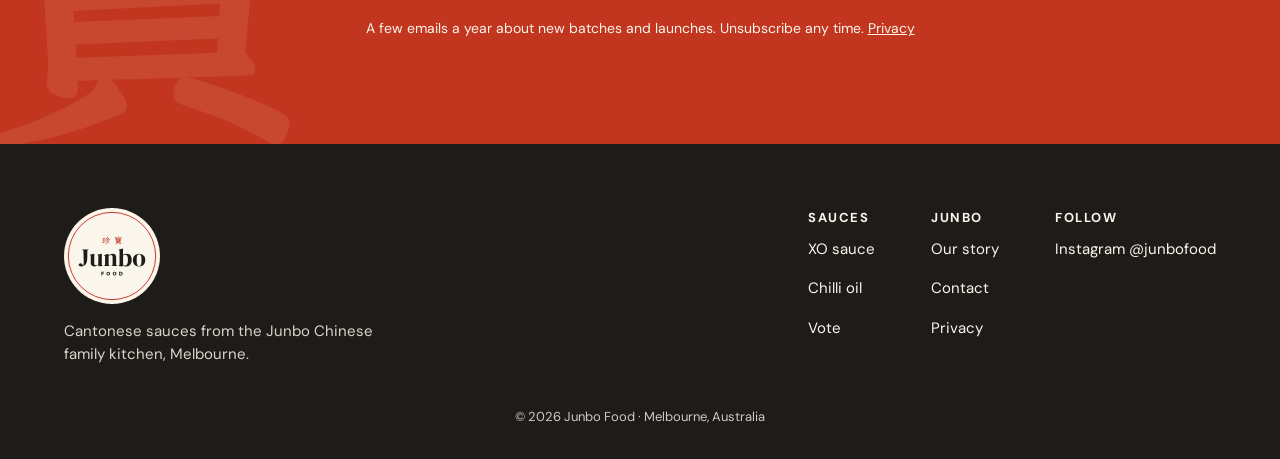
==== commit 45fe9a29: "Change tagline to "The taste of home, in your pantry." Updates the headline, share title and share i" ====
--- a/index.html
+++ b/index.html
@@ -12,14 +12,14 @@
   <meta property="og:type" content="website">
   <meta property="og:site_name" content="Junbo Food">
   <meta property="og:locale" content="en_AU">
-  <meta property="og:title" content="Junbo Food · The taste of home, in a jar">
+  <meta property="og:title" content="Junbo Food · The taste of home, in your pantry">
   <meta property="og:description" content="Cantonese sauces from our family's takeaway kitchen in Melbourne. Online shop coming soon.">
   <meta property="og:url" content="https://junbofood.com/">
   <!-- Share image: replace with a product photo version (1200x630) when photos exist -->
   <meta property="og:image" content="https://junbofood.com/assets/img/share.png">
   <meta property="og:image:width" content="1200">
   <meta property="og:image:height" content="630">
-  <meta property="og:image:alt" content="Junbo Food logo on chilli red: the taste of home, in a jar.">
+  <meta property="og:image:alt" content="Junbo Food logo on chilli red: the taste of home, in your pantry.">
   <meta name="twitter:card" content="summary_large_image">
   <link rel="preconnect" href="https://fonts.googleapis.com">
   <link rel="preconnect" href="https://fonts.gstatic.com" crossorigin>
@@ -48,7 +48,7 @@
   <section class="hero-body wrap" aria-labelledby="hero-title">
     <div class="hero-copy">
       <p class="eyebrow">Online shop coming soon</p>
-      <h1 id="hero-title">The taste of home, in a jar.</h1>
+      <h1 id="hero-title">The taste of home, in your pantry.</h1>
       <p>XO sauce and chilli oil from our family's takeaway kitchen, Junbo Chinese. Made the way Mum and Dad have always made them.</p>
       <div class="actions">
         <a class="btn btn-cream" href="#sauces">Meet the sauces</a>
